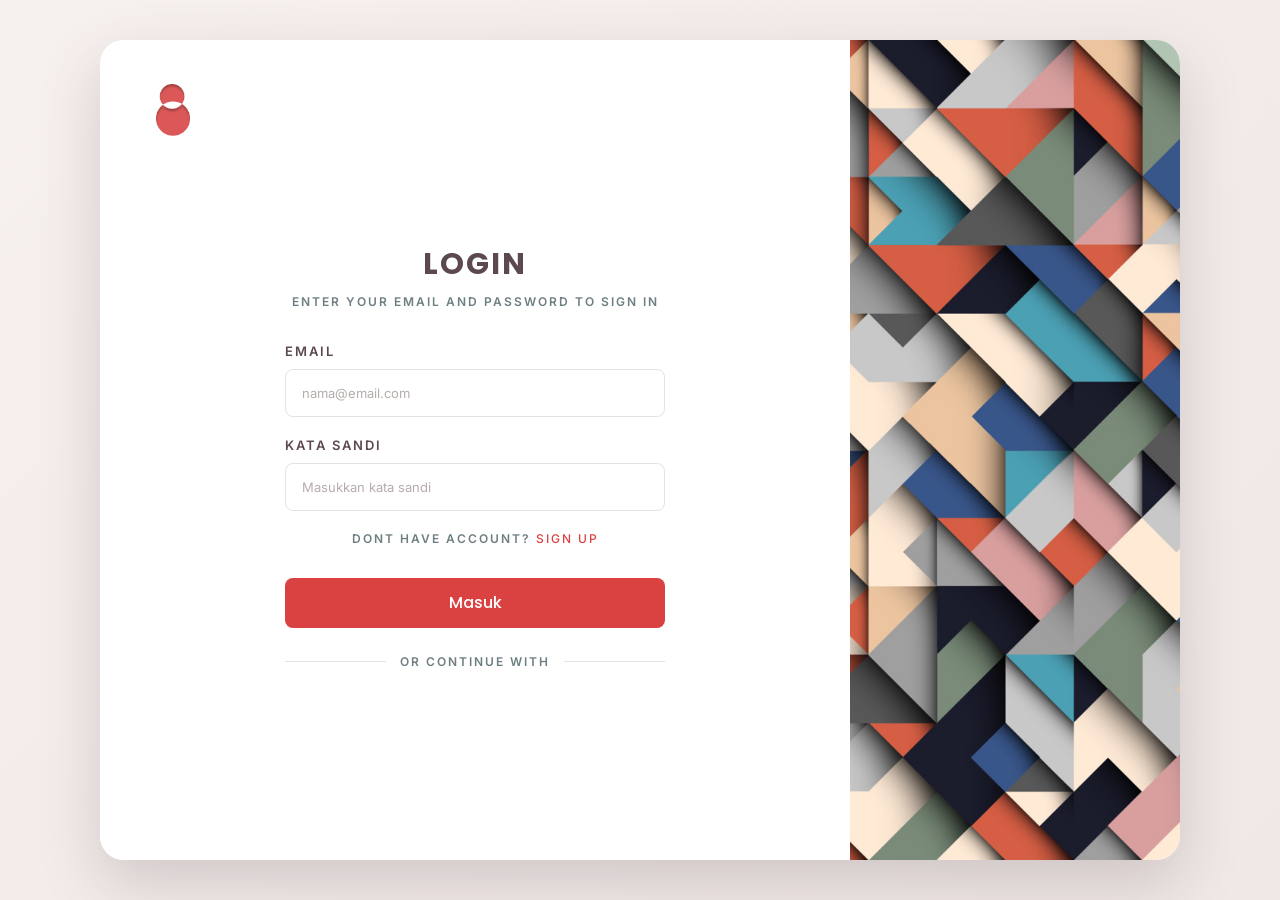
==== login.html @ 5bf51710 "Bab 2: penambahan halaman index, login/register, dan dashboard" ====
<!DOCTYPE html>
<html lang="id">

<head>
    <meta charset="UTF-8">
    <meta name="viewport" content="width=device-width, initial-scale=1.0">
    <title>Masuk — Irish</title>
    <link rel="preconnect" href="https://fonts.googleapis.com">
    <link rel="preconnect" href="https://fonts.gstatic.com" crossorigin>
    <link
        href="https://fonts.googleapis.com/css2?family=Poppins:wght@400;500;600;700&family=Inter:wght@400;500;600&display=swap"
        rel="stylesheet">
    <link rel="stylesheet" href="css/style.css">
    <link rel="stylesheet" href="css/auth.css">
</head>

<body>

    <main class="auth-page">
        <section class="auth-card">
            <div class="auth-pane">
                <a href="index.html" class="auth-logo">
                    <img src="asset/icon.png" alt="Irish">
                </a>

                <div class="auth-body">
                    <form class="auth-form" action="index.html" method="get">
                        <h1>LOGIN</h1>
                        <p>Enter your email and password to sign in</p>

                        <div class="field">
                            <label for="email">Email</label>
                            <input type="email" id="email" name="email" placeholder="nama@email.com" required>
                        </div>
                        <div class="field">
                            <label for="password">Kata Sandi</label>
                            <input type="password" id="password" name="password" placeholder="Masukkan kata sandi"
                                required>
                        </div>
                       <p>Dont have account? <a href="./register.html" class="link">Sign Up</a></p>

                        <button type="submit" class="btn btn-primary btn-block auth-submit">Masuk</button>

                        <div class="auth-divider">Or continue with</div>
                    </form>
                </div>
            </div>

            <aside class="auth-visual">
            </aside>
        </section>
    </main>

</body>

</html>
---- css/style.css ----
:root {
    --red: #da4242;
    --red-dark: #c23a3a;
    --rose: #b78985;
    --rose-light: #e7cdc4;
    --blush: #f8ede9;

    --ink: #5c4950;
    --gray: #6e7f84;
    --line: #e8e2df;
    --bg-soft: #f0efef;
    --white: #ffffff;

    --font-head: 'Poppins', sans-serif;
    --font-body: 'Inter', sans-serif;

    --radius-sm: 8px;
    --radius-md: 14px;
    --radius-lg: 22px;
    --shadow-sm: 0 2px 10px rgba(92, 73, 80, 0.08);
    --shadow-md: 0 10px 30px rgba(92, 73, 80, 0.12);
}

*,
*::before,
*::after {
    margin: 0;
    padding: 0;
    box-sizing: border-box;
}

html {
    scroll-behavior: smooth;
}

body {
    font-family: var(--font-body);
    color: var(--ink);
    background: var(--white);
    line-height: 1.6;
    -webkit-font-smoothing: antialiased;
}

img {
    display: block;
    max-width: 100%;
}

a {
    text-decoration: none;
    color: inherit;
}

ul {
    list-style: none;
}

input,
button,
select,
textarea {
    font-family: inherit;
    font-size: inherit;
}

h1, h2, h3, h4 {
    font-family: var(--font-head);
    line-height: 1.25;
    color: var(--ink);
}

.container {
    width: min(1180px, calc(100% - 48px));
    margin-inline: auto;
}

.btn {
    display: inline-flex;
    align-items: center;
    justify-content: center;
    gap: 8px;
    padding: 12px 26px;
    border: none;
    border-radius: var(--radius-sm);
    font-family: var(--font-head);
    font-weight: 500;
    font-size: 15px;
    cursor: pointer;
    transition: background 0.2s ease, transform 0.15s ease, box-shadow 0.2s ease;
}

.btn:active {
    transform: translateY(1px);
}

.btn-primary {
    background: var(--red);
    color: var(--white);
}

.btn-primary:hover {
    background: var(--red-dark);
    box-shadow: 0 8px 20px rgba(218, 66, 66, 0.35);
}

.btn-outline {
    background: transparent;
    color: var(--red);
    border: 1.5px solid var(--red);
}

.btn-outline:hover {
    background: var(--red);
    color: var(--white);
}

.btn-ghost {
    background: transparent;
    color: var(--ink);
}

.btn-ghost:hover {
    background: var(--blush);
}

.btn-block {
    width: 100%;
}

.site-header {
    position: absolute;
    top: 0;
    left: 0;
    right: 0;
    z-index: 20;
    padding: 22px 0;
}

.site-header .container {
    display: flex;
    align-items: center;
    gap: 40px;
}

.logo {
    font-family: var(--font-head);
    font-size: 26px;
    font-weight: 700;
    letter-spacing: 0.5px;
    color: var(--white);
}

.logo span {
    color: var(--red);
}

.main-nav {
    display: flex;
    gap: 32px;
    margin-left: auto;
}

.main-nav a {
    font-weight: 500;
    font-size: 15px;
    color: var(--white);
    opacity: 0.9;
    transition: opacity 0.2s;
}

.main-nav a:hover,
.main-nav a.active {
    opacity: 1;
    text-decoration: underline;
    text-underline-offset: 6px;
    text-decoration-thickness: 2px;
    text-decoration-color: var(--red);
}

.header-actions {
    display: flex;
    gap: 12px;
}


.site-header--light .logo,
.site-header--light .main-nav a {
    color: var(--ink);
}

.site-footer {
    background: var(--ink);
    color: rgba(255, 255, 255, 0.75);
    padding: 64px 0 28px;
}

.footer-grid {
    display: grid;
    grid-template-columns: 2fr 1fr 1fr 1.4fr;
    gap: 48px;
    padding-bottom: 40px;
    border-bottom: 1px solid rgba(255, 255, 255, 0.12);
}

.footer-grid .logo {
    color: var(--white);
}

.footer-tagline {
    margin-top: 14px;
    font-size: 14px;
    max-width: 280px;
}

.footer-col h4 {
    color: var(--white);
    font-size: 16px;
    margin-bottom: 18px;
}

.footer-col li {
    margin-bottom: 10px;
}

.footer-col a {
    font-size: 14px;
    transition: color 0.2s;
}

.footer-col a:hover {
    color: var(--rose-light);
}

.footer-contact li {
    display: flex;
    gap: 10px;
    font-size: 14px;
}

.footer-contact svg {
    flex-shrink: 0;
    margin-top: 4px;
}

.footer-bottom {
    display: flex;
    justify-content: space-between;
    padding-top: 24px;
    font-size: 13px;
}
---- css/auth.css ----
.auth-page {
    min-height: 100vh;
    padding: 40px;
    background: linear-gradient(135deg, #f6f0ee 0%, #efe8e5 100%);
    display: flex;
    align-items: center;
}

.auth-card {
    width: 100%;
    max-width: 1080px;
    margin-inline: auto;
    display: flex;
    border-radius: 24px;
    overflow: hidden;
    background: var(--white);
    box-shadow: 0 24px 60px rgba(92, 73, 80, 0.22);
    min-height: calc(100vh - 80px);
}

.auth-pane {
    flex: 1;
    display: flex;
    flex-direction: column;
    padding: 44px 56px;
    background: var(--white);
}

.auth-logo {
    display: flex;
    align-items: center;
    gap: 10px;
}

.auth-logo img {
    width: 34px;
    height: auto;
}

.auth-logo span {
    font-family: var(--font-head);
    font-size: 22px;
    font-weight: 700;
    color: var(--ink);
}

.auth-body {
    flex: 1;
    display: flex;
    align-items: center;
    justify-content: center;
    padding: 32px 0;
}

.auth-form {
    width: 100%;
    max-width: 380px;
}

.auth-form  {
    display: inline-block;
    font-size: 13px;
    font-weight: 600;
    letter-spacing: 2px;
    text-transform: uppercase;
    color: var(--red);
    margin-bottom: 10px;
}

.auth-form h1 {
    font-size: 30px;
    margin-bottom: 8px;
    text-align: center;
}

.auth-form > p {
    color: var(--gray);
    font-size: 12px;
    margin-bottom: 30px;
    text-align: center;
}


.field {
    margin-bottom: 18px;
}

.field label {
    display: block;
    font-size: 13px;
    font-weight: 600;
    margin-bottom: 7px;
    color: var(--ink);
}

.field input {
    width: 100%;
    height: 48px;
    padding: 0 16px;
    border: 1.5px solid var(--line);
    border-radius: var(--radius-sm);
    background: var(--white);
    color: var(--ink);
    outline: none;
    transition: border 0.2s, box-shadow 0.2s;
}

.field input::placeholder {
    color: #b6adab;
}

.field input:focus {
    border-color: var(--red);
    box-shadow: 0 0 0 3px rgba(218, 66, 66, 0.12);
}


.field-inline {
    display: flex;
    align-items: center;
    justify-content: space-between;
    margin: 4px 0 22px;
    font-size: 14px;
}

.checkbox {
    display: flex;
    align-items: center;
    gap: 8px;
    cursor: pointer;
    color: var(--gray);
}

.checkbox input {
    width: 16px;
    height: 16px;
    accent-color: var(--red);
}

.link {
    color: var(--red);
    font-weight: 500;
}

.link:hover {
    text-decoration: underline;
}

.auth-submit {
    height: 50px;
    font-size: 16px;
}

.auth-switch {
    text-align: center;
    margin-top: 22px;
    font-size: 14px;
    color: var(--gray);
}


.auth-divider {
    display: flex;
    align-items: center;
    gap: 14px;
    margin: 24px 0;
    color: var(--gray);
    font-size: 12px;
}

.auth-divider::before,
.auth-divider::after {
    content: '';
    flex: 1;
    height: 1px;
    background: var(--line);
}

.auth-visual {
    width: 330px;
    flex-shrink: 0;
    position: relative;
    background: url('../asset/colorful-bg.jpg') center/cover no-repeat;
}

.auth-quote {
    position: absolute;
    z-index: 1;
    left: 36px;
    right: 36px;
    bottom: 44px;
    color: var(--white);
}

.auth-quote h2 {
    color: var(--white);
    font-size: 22px;
    margin-bottom: 8px;
}

.auth-quote p {
    color: rgba(255, 255, 255, 0.85);
    font-size: 14px;
}

@media (max-width: 960px) {
    .auth-visual {
        display: none;
    }

    .auth-page {
        padding: 24px 16px;
    }

    .auth-pane {
        padding: 32px 24px;
    }
}
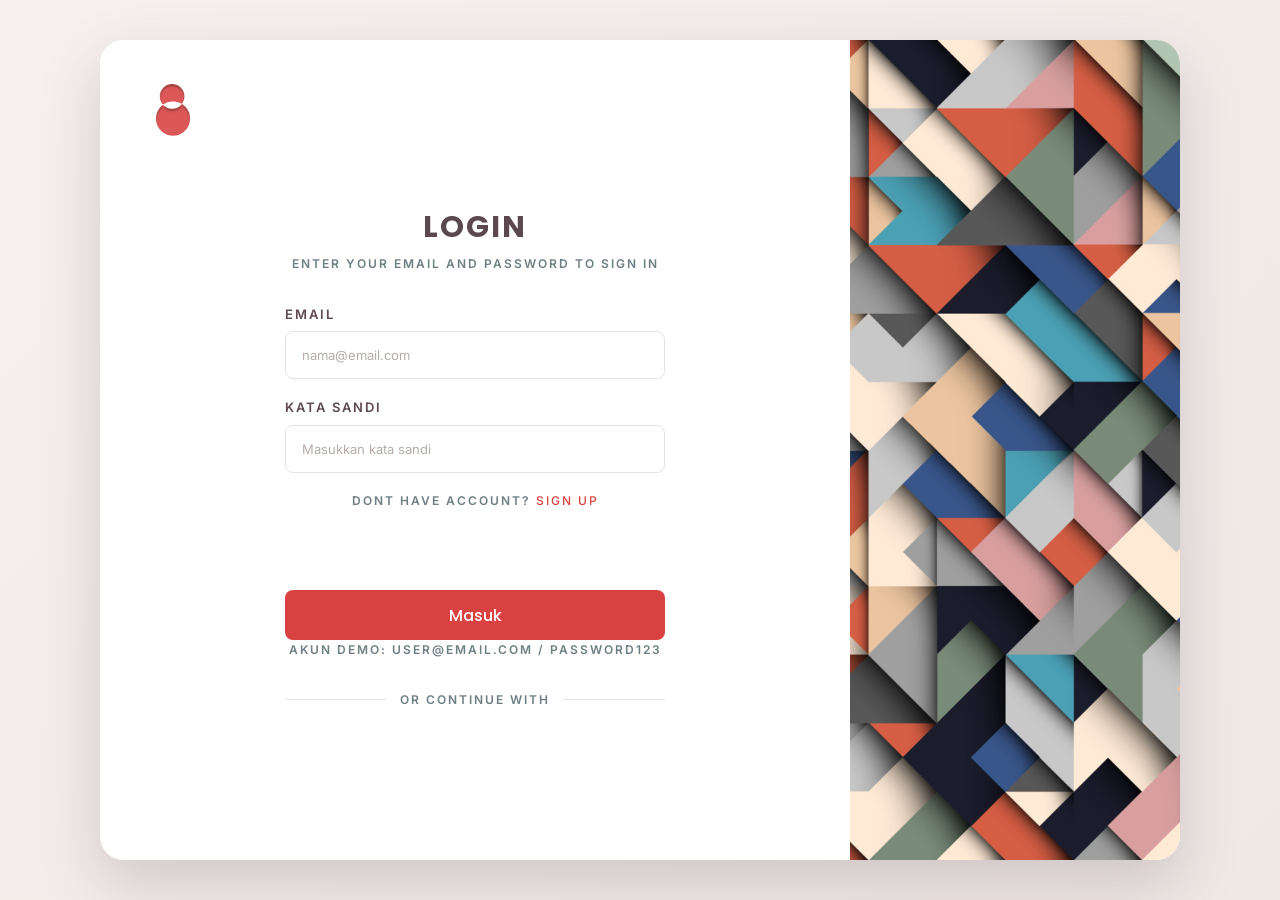
==== commit cb741cde: "BAB 3: menambahkan 3 fungsi DOM dan fitur toast" ====
--- a/login.html
+++ b/login.html
@@ -12,6 +12,12 @@
         rel="stylesheet">
     <link rel="stylesheet" href="css/style.css">
     <link rel="stylesheet" href="css/auth.css">
+    <style>
+        .auth-message { min-height: 20px; margin: 8px 0; font-size: 13px; text-align: center; text-transform: none; letter-spacing: normal; }
+        .auth-message.error { color: #b42318; }
+        .auth-message.success { color: #247a3c; }
+        .auth-toast { position: fixed; bottom: 24px; left: 50%; transform: translateX(-50%); padding: 12px 20px; border-radius: 8px; background: #333; color: white; font-size: 14px; z-index: 10; box-shadow: 0 4px 16px #0003; }
+    </style>
 </head>
 
 <body>
@@ -24,7 +30,7 @@
                 </a>
 
                 <div class="auth-body">
-                    <form class="auth-form" action="index.html" method="get">
+                    <form class="auth-form" id="login-form" novalidate>
                         <h1>LOGIN</h1>
                         <p>Enter your email and password to sign in</p>
 
@@ -37,9 +43,13 @@
                             <input type="password" id="password" name="password" placeholder="Masukkan kata sandi"
                                 required>
                         </div>
-                       <p>Dont have account? <a href="./register.html" class="link">Sign Up</a></p>
+                        <p>Dont have account? <a href="./register.html" class="link" id="to-register">Sign Up</a></p>
+
+                        <p id="login-message" class="auth-message" role="alert" aria-live="polite"></p>
 
                         <button type="submit" class="btn btn-primary btn-block auth-submit">Masuk</button>
+
+                        <p>Akun demo: user@email.com / password123</p>
 
                         <div class="auth-divider">Or continue with</div>
                     </form>
@@ -51,6 +61,55 @@
         </section>
     </main>
 
+    <script>
+        const form = document.getElementById('login-form');
+        const message = document.getElementById('login-message');
+        const demoEmail = 'user@email.com';
+        const demoPassword = 'password123';
+
+        function showMessage(text, type) {
+            message.textContent = text;
+            message.className = 'auth-message ' + type;
+        }
+
+        function showToast(text) {
+            const toast = document.createElement('div');
+            toast.className = 'auth-toast';
+            toast.textContent = text;
+            document.body.appendChild(toast);
+            setTimeout(() => toast.remove(), 3000);
+        }
+
+        const pageToast = sessionStorage.getItem('authToast');
+        if (pageToast) {
+            showToast(pageToast);
+            sessionStorage.removeItem('authToast');
+        }
+
+        document.getElementById('to-register').addEventListener('click', () => {
+            sessionStorage.setItem('authToast', 'Berpindah ke halaman register');
+        });
+
+        form.addEventListener('submit', (event) => {
+            event.preventDefault();
+            const email = document.getElementById('email').value.trim().toLowerCase();
+            const password = document.getElementById('password').value;
+            const savedUser = JSON.parse(localStorage.getItem('irishUser') || 'null');
+
+            if (!email || !password) {
+                showMessage('Email dan kata sandi wajib diisi.', 'error');
+            } else if (!document.getElementById('email').checkValidity()) {
+                showMessage('Format email belum benar.', 'error');
+            } else if ((email === demoEmail && password === demoPassword) ||
+                       (savedUser && email === savedUser.email && password === savedUser.password)) {
+                showMessage('Login berhasil! Mengalihkan halaman...', 'success');
+                setTimeout(() => window.location.href = 'index.html', 1200);
+            } else {
+                showMessage('Login gagal. Email atau kata sandi tidak sesuai.', 'error');
+            }
+        });
+    </script>
+
 </body>
 
-</html>+</html>
